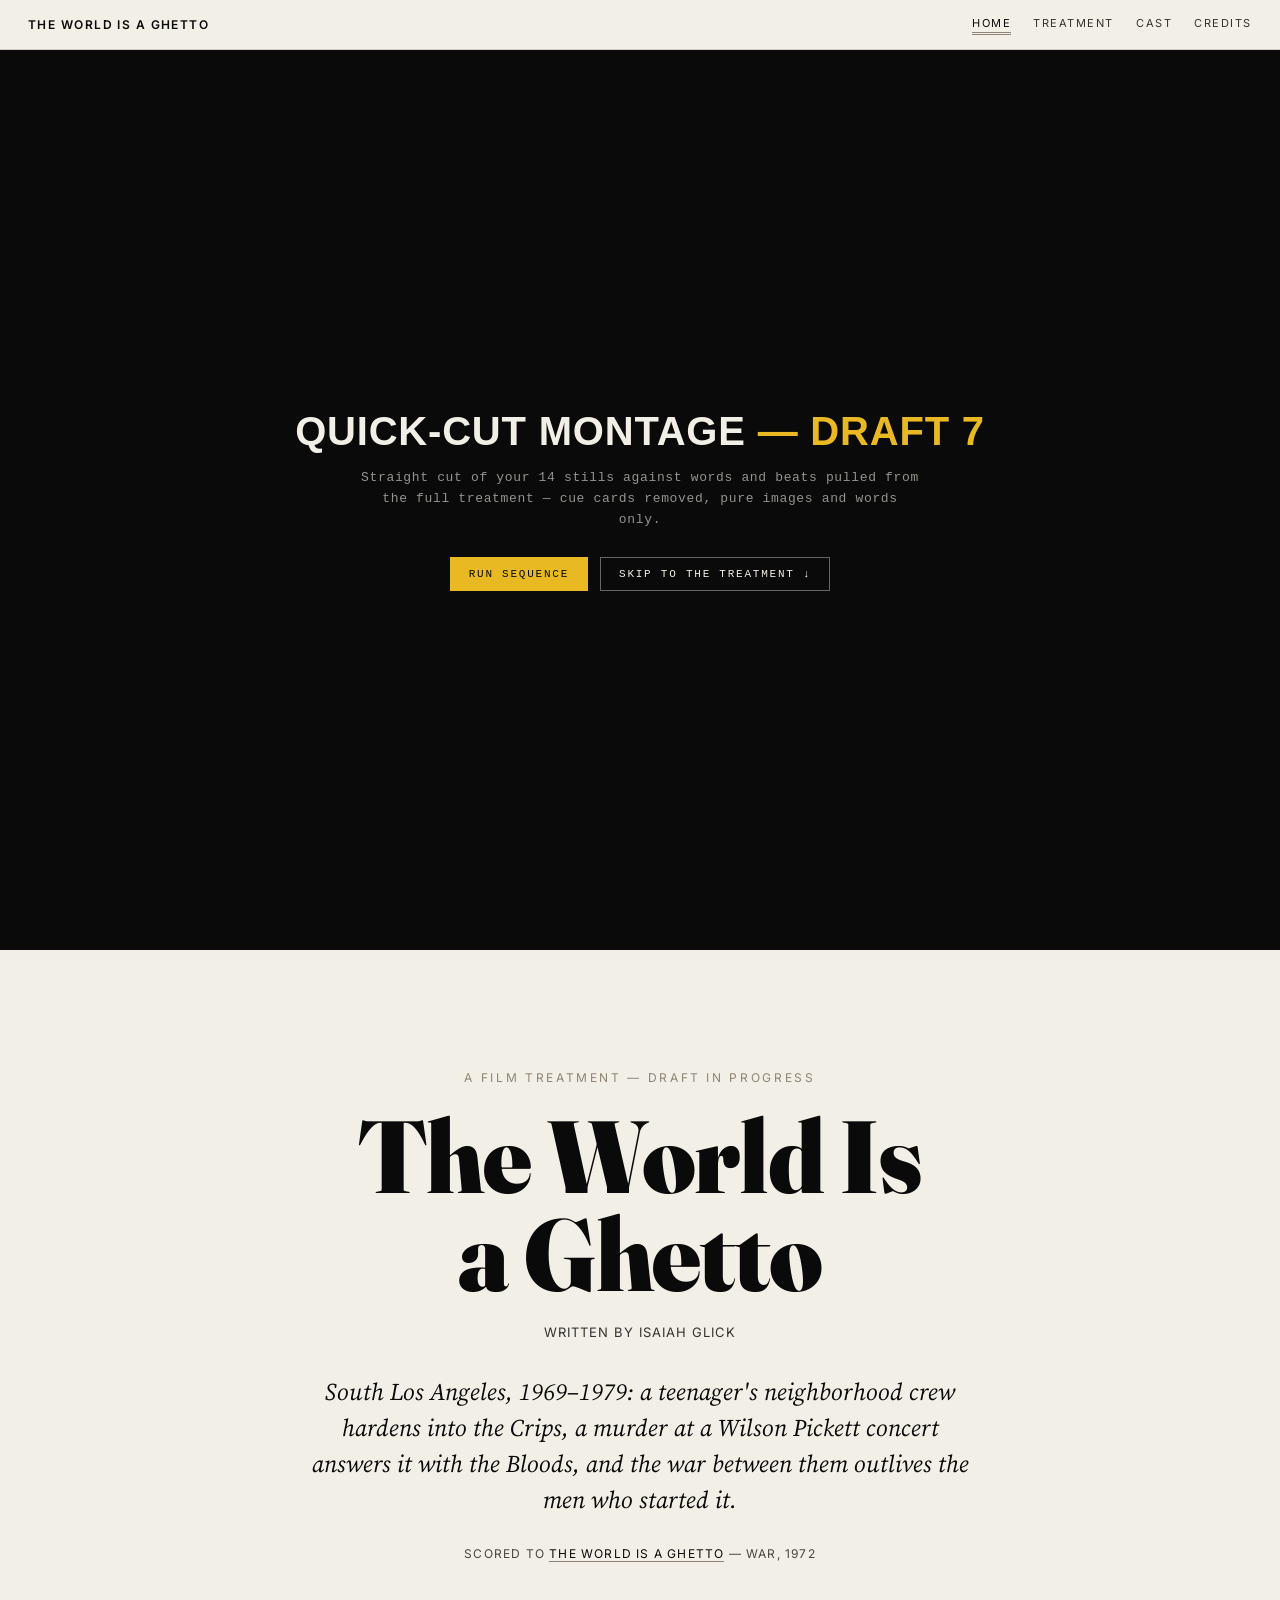
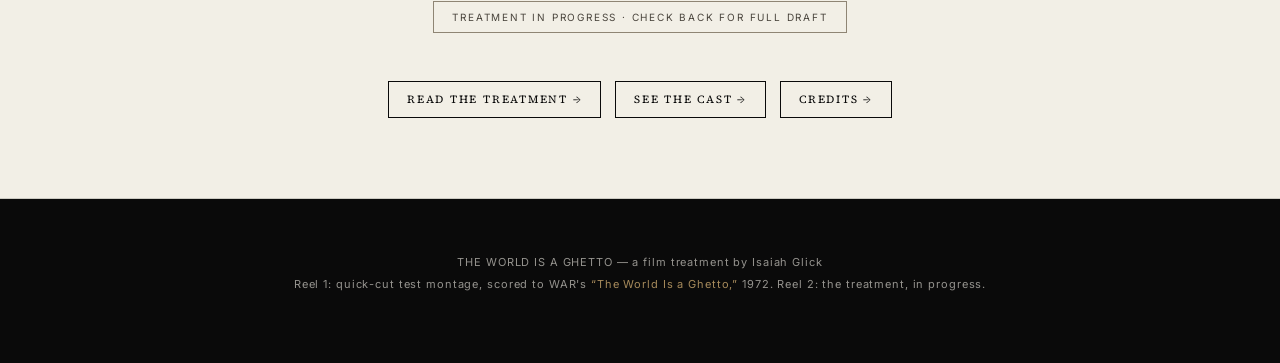
==== the-world-is-a-ghetto-microsite/index.html @ cf47cd18 "Add files via upload" ====
<!DOCTYPE html>
<html lang="en">
<head>
<meta charset="UTF-8">
<meta name="viewport" content="width=device-width, initial-scale=1">
<title>THE WORLD IS A GHETTO — A Film Treatment</title>
<link rel="preconnect" href="https://fonts.googleapis.com">
<link rel="preconnect" href="https://fonts.gstatic.com" crossorigin>
<link href="https://fonts.googleapis.com/css2?family=Fraunces:ital,opsz,wght@0,9..144,300;0,9..144,600;0,9..144,900;1,9..144,500&family=Source+Serif+4:ital,opsz,wght@0,8..60,400;0,8..60,600;1,8..60,400&family=IBM+Plex+Mono:wght@400;500;600&family=Inter:wght@400;500;600;700&display=swap" rel="stylesheet">
<link rel="stylesheet" href="assets/css/style.css">
</head>
<body>

<nav class="sitenav">
  <a href="index.html" class="sitenav-brand">The World Is a Ghetto</a>
  <div class="sitenav-links">
    <a href="index.html" class="current">Home</a>
    <a href="treatment.html">Treatment</a>
    <a href="cast.html">Cast</a>
    <a href="credits.html">Credits</a>
  </div>
</nav>

<script src="assets/js/audio.js"></script>
<script src="https://www.youtube.com/iframe_api"></script>
<div id="yt-audio-frame" style="position:fixed;width:1px;height:1px;opacity:0;pointer-events:none;left:-9999px;top:-9999px;"></div>

<div class="hero-rig">

  <div class="grain"></div>
  <div class="vignette"></div>
  <div class="flash" id="flash"></div>

  <div class="hud">
    <span class="tl"><span class="rec-dot"></span>TEST REEL — DRAFT 7</span>
    <span class="tr counter" id="counter">CUT 00 / 00</span>
    <span class="bl">08MM · MONTAGE MODULE</span>
    <span class="br" id="clock">00:00.0</span>
  </div>
  <div class="progress-track"><div class="progress-fill" id="fill"></div></div>

  <div class="stage" id="stage"></div>

  <div class="intro" id="intro">
    <h1>Quick-Cut Montage <span class="accent">— Draft 7</span></h1>
    <p>Straight cut of your 14 stills against words and beats pulled from the
      full treatment — cue cards removed, pure images and words only.</p>
    <div style="display:flex; gap:12px; flex-wrap:wrap; justify-content:center;">
      <button class="btn primary" id="startBtn">Run Sequence</button>
      <a class="btn" href="treatment.html">Skip to the Treatment ↓</a>
    </div>
  </div>

  <div class="outro" id="outro">
    <h1>End of <span class="accent">Test Reel</span></h1>
    <p>That's draft 7 — your images, your treatment's language, same
      escalating rhythm, no cue cards. Tell me if the word choices or pacing
      need adjusting.</p>
    <div style="display:flex; gap:12px; flex-wrap:wrap; justify-content:center;">
      <button class="btn primary" id="replayBtn">Replay</button>
      <a class="btn" href="treatment.html">Read the Treatment ↓</a>
    </div>
  </div>

  <div class="controls" id="controls" style="display:none;">
    <button class="btn" id="pauseBtn">Pause</button>
    <button class="btn" id="restartBtn">Restart</button>
    <button class="btn" id="scoreBtn">🔊 Score</button>
  </div>

</div>

<section class="masthead">
  <div class="site">
    <p class="eyebrow">A Film Treatment — Draft In Progress</p>
    <h1 class="title">The World Is<br>a Ghetto</h1>
    <p class="byline">Written by Isaiah Glick</p>
    <p class="logline">South Los Angeles, 1969&ndash;1979: a teenager's neighborhood crew hardens into the Crips, a murder at a Wilson Pickett concert answers it with the Bloods, and the war between them outlives the men who started it.</p>
    <p class="score-credit">Scored to <em>The World Is a Ghetto</em> &mdash; WAR, 1972</p>
    <div class="stamp">Treatment in progress &middot; check back for full draft</div>

    <div style="display:flex; gap:14px; flex-wrap:wrap; justify-content:center; margin-top:48px;">
      <a class="btn" style="color:var(--ink); border-color:var(--ink);" href="treatment.html">Read the Treatment &rarr;</a>
      <a class="btn" style="color:var(--ink); border-color:var(--ink);" href="cast.html">See the Cast &rarr;</a>
      <a class="btn" style="color:var(--ink); border-color:var(--ink);" href="credits.html">Credits &rarr;</a>
    </div>
  </div>
</section>

<footer class="colophon">
  <p>THE WORLD IS A GHETTO &mdash; a film treatment by Isaiah Glick</p>
  <p>Reel 1: quick-cut test montage, scored to WAR's <span class="accent">&ldquo;The World Is a Ghetto,&rdquo;</span> 1972. Reel 2: the treatment, in progress.</p>
</footer>

<script src="assets/js/montage.js"></script>

<script src="assets/js/interactions.js"></script>

</body>
</html>
---- the-world-is-a-ghetto-microsite/assets/css/style.css ----
:root{
    --ink:#0a0a0a;
    --paper:#f2efe6;
    --alarm:#c8102e;
    --amber:#e8b923;
    --steel:#3d4a52;
    --stone:#8f8574;
    --charcoal:#4a453d;
    --gold:#a68a5b;
    --grain-op:0.06;
  }
  *{box-sizing:border-box; margin:0; padding:0;}
  html,body{
    background:var(--paper);
    font-family: var(--font-body);
    -webkit-font-smoothing:antialiased;
  }
  .hero-rig{
    position:relative;
    width:100%;
    height:100vh;
    overflow:hidden;
    background:var(--ink);
    font-family: 'Courier New', ui-monospace, monospace;
  }
  /* .hero-rig defined above, replaces old .rig */

  /* ---- HUD ---- */
  .hud{
    position:absolute;
    inset:0;
    z-index:40;
    pointer-events:none;
    font-size:11px;
    letter-spacing:0.14em;
    color:rgba(242,239,230,0.55);
    text-transform:uppercase;
  }
  .hud span{ position:absolute; }
  .hud .tl{ top:18px; left:22px; }
  .hud .tr{ top:18px; right:22px; text-align:right; }
  .hud .bl{ bottom:18px; left:22px; }
  .hud .br{ bottom:18px; right:22px; }
  .hud .counter{ font-variant-numeric: tabular-nums; }
  .rec-dot{
    display:inline-block; width:7px; height:7px; border-radius:50%;
    background:var(--alarm); margin-right:8px;
    animation: blink 1s steps(1) infinite;
    vertical-align:middle;
  }
  @keyframes blink{ 50%{ opacity:0.15; } }

  .progress-track{
    position:absolute;
    left:22px; right:22px; bottom:46px;
    height:2px;
    background:rgba(242,239,230,0.15);
    z-index:40;
  }
  .progress-fill{
    height:100%;
    width:0%;
    background:var(--amber);
  }

  /* ---- cut stage ---- */
  .stage{ position:absolute; inset:0; }
  .cut{
    position:absolute; inset:0;
    display:flex; align-items:center; justify-content:center;
    opacity:0;
    overflow:hidden;
  }
  .cut.active{ opacity:1; }
  .cut .field{
    position:absolute; inset:0;
    background-size:cover;
    background-position:center;
    filter:contrast(1.05) saturate(1.02);
  }
  .cut .word{
    position:relative;
    z-index:5;
    font-family: 'Arial Narrow', 'Helvetica Neue', Arial, sans-serif;
    font-weight:800;
    font-stretch:condensed;
    text-transform:uppercase;
    letter-spacing:0.02em;
    color:var(--paper);
    font-size:clamp(48px, 11vw, 150px);
    line-height:0.9;
    text-align:center;
    text-shadow: 0 2px 24px rgba(0,0,0,0.5);
  }
  .cut .tag{
    position:absolute;
    bottom:4%;
    left:0; right:0;
    text-align:center;
    font-size:12px;
    letter-spacing:0.3em;
    color:rgba(242,239,230,0.7);
    text-transform:uppercase;
  }

  /* ---- closer frame: the moral / summary card ---- */
  .cut.closer-cut .field{ background:var(--paper); }
  .cut.closer-cut .closer-inner{
    position:relative; z-index:5;
    max-width:820px;
    padding:0 40px;
    text-align:center;
  }
  .cut.closer-cut .closer-eyebrow{
    font-family:'Courier New', monospace;
    font-size:11px;
    letter-spacing:0.3em;
    text-transform:uppercase;
    color:var(--alarm);
    margin-bottom:22px;
  }
  .cut.closer-cut .closer-text{
    font-family:Georgia,'Times New Roman',serif;
    font-style:italic;
    font-weight:600;
    color:var(--ink);
    font-size:clamp(24px, 3.6vw, 44px);
    line-height:1.3;
  }
  .cut.closer-cut .tag{ color:rgba(10,10,10,0.45); }

  /* ---- credit frame: closing music credit ---- */
  .cut.credit-cut .field{ background:var(--ink); }
  .cut.credit-cut .credit-inner{
    position:relative; z-index:5;
    text-align:center;
    max-width:640px;
    padding:0 40px;
  }
  .cut.credit-cut .credit-eyebrow{
    font-family:'Courier New', monospace;
    font-size:11px;
    letter-spacing:0.3em;
    text-transform:uppercase;
    color:var(--amber);
    margin-bottom:20px;
  }
  .cut.credit-cut .credit-title{
    font-family:'Arial Narrow', Arial, sans-serif;
    font-weight:800;
    text-transform:uppercase;
    letter-spacing:0.02em;
    color:var(--paper);
    font-size:clamp(20px, 3vw, 30px);
    line-height:1.3;
    margin-bottom:20px;
  }
  .cut.credit-cut .credit-link{
    font-family:'Courier New', monospace;
    font-size:12px;
    letter-spacing:0.1em;
    text-transform:uppercase;
    color:var(--paper);
    border-bottom:1px solid var(--alarm);
    text-decoration:none;
    pointer-events:auto;
  }
  .cut.credit-cut .credit-link:hover{ color:var(--amber); border-color:var(--amber); }
  .cut.credit-cut .credit-continue{
    display:block;
    margin:34px auto 0;
    font-family:'Courier New', monospace;
    font-size:11px;
    letter-spacing:0.16em;
    text-transform:uppercase;
    color:rgba(242,239,230,0.55);
    background:transparent;
    border:1px solid rgba(242,239,230,0.3);
    padding:9px 16px;
    cursor:pointer;
    pointer-events:auto;
    transition: border-color 120ms ease, color 120ms ease;
  }
  .cut.credit-cut .credit-continue:hover{ color:var(--paper); border-color:var(--paper); }

  /* flash frame between cuts */
  .flash{
    position:absolute; inset:0;
    background:var(--paper);
    opacity:0;
    z-index:30;
    pointer-events:none;
  }
  .flash.pop{ animation: flashpop 90ms linear; }
  @keyframes flashpop{
    0%{ opacity:0.9; }
    100%{ opacity:0; }
  }

  /* grain + vignette */
  .grain{
    position:absolute; inset:0;
    z-index:35;
    pointer-events:none;
    opacity: var(--grain-op);
    background-image:url("data:image/svg+xml;utf8,<svg xmlns='http://www.w3.org/2000/svg' width='120' height='120'><filter id='n'><feTurbulence type='fractalNoise' baseFrequency='0.9' numOctaves='2' stitchTiles='stitch'/></filter><rect width='100%25' height='100%25' filter='url(%23n)'/></svg>");
  }
  .vignette{
    position:absolute; inset:0;
    z-index:36;
    pointer-events:none;
    box-shadow: inset 0 0 18vw 4vw rgba(0,0,0,0.65);
  }

  /* ---- controls ---- */
  .controls{
    position:absolute;
    left:0; right:0; bottom:0;
    z-index:50;
    padding:64px 22px 20px;
    display:flex;
    align-items:center;
    justify-content:center;
    gap:14px;
    background:linear-gradient(to top, rgba(0,0,0,0.75), transparent);
  }
  .btn{
    display:inline-block;
    font-family:inherit;
    font-size:11px;
    letter-spacing:0.16em;
    text-transform:uppercase;
    text-decoration:none;
    color:var(--paper);
    background:transparent;
    border:1px solid rgba(242,239,230,0.4);
    padding:10px 18px;
    cursor:pointer;
    transition: border-color 120ms ease, color 120ms ease, background 120ms ease;
  }
  .btn:hover{ border-color:var(--amber); color:var(--amber); }
  .btn.primary{
    border-color:var(--amber);
    color:var(--ink);
    background:var(--amber);
  }
  .btn.primary:hover{
    background:var(--paper);
    border-color:var(--paper);
    color:var(--ink);
  }

  .intro, .outro{
    position:absolute; inset:0;
    z-index:60;
    background:var(--ink);
    display:flex;
    flex-direction:column;
    align-items:center;
    justify-content:center;
    text-align:center;
    padding:32px;
  }
  .outro{ display:none; }
  .intro h1, .outro h1{
    font-family:'Arial Narrow', Arial, sans-serif;
    font-weight:800;
    text-transform:uppercase;
    letter-spacing:0.02em;
    color:var(--paper);
    font-size:clamp(26px, 4.6vw, 40px);
    margin-bottom:14px;
  }
  .intro p, .outro p{
    color:rgba(242,239,230,0.6);
    font-size:13px;
    letter-spacing:0.05em;
    max-width:560px;
    line-height:1.6;
    margin-bottom:26px;
  }
  .accent{ color:var(--amber); }


/* ===== combined design system ===== */


  :root{
    --ink:#0a0a0a;
    --ink-soft:rgba(10,10,10,0.82);
    --paper:#f2efe6;
    --paper-dim:#e8e2d0;
    --alarm:#c8102e;
    --amber:#e8b923;
    --steel:#3d4a52;
    --rule: rgba(10,10,10,0.16);
    --font-display: 'Fraunces', Georgia, serif;
    --font-body: 'Source Serif 4', Georgia, serif;
    --font-mono: 'Inter', 'Helvetica Neue', Arial, sans-serif;
  }

  .site{ max-width:1180px; margin:0 auto; padding:0 32px; }

  /* ---- masthead ---- */
  .masthead{
    background:var(--paper);
    padding:120px 0 80px;
    text-align:center;
    border-bottom:1px solid var(--rule);
  }
  .eyebrow{
    font-family:var(--font-mono);
    font-size:12px;
    letter-spacing:0.22em;
    text-transform:uppercase;
    color:var(--stone);
    margin-bottom:22px;
  }
  .title{
    font-family:var(--font-display);
    font-weight:900;
    font-size:clamp(44px, 8vw, 108px);
    line-height:0.96;
    letter-spacing:-0.01em;
    color:var(--ink);
    margin-bottom:20px;
  }
  .byline{
    font-family:var(--font-mono);
    font-size:13px;
    letter-spacing:0.08em;
    text-transform:uppercase;
    color:var(--ink-soft);
    margin-bottom:34px;
  }
  .logline{
    font-family:var(--font-body);
    font-style:italic;
    font-size:clamp(18px, 2.4vw, 24px);
    line-height:1.5;
    max-width:680px;
    margin:0 auto 28px;
    color:var(--ink);
  }
  .score-credit{
    font-family:var(--font-mono);
    font-size:12px;
    letter-spacing:0.1em;
    text-transform:uppercase;
    color:var(--charcoal);
  }
  .score-credit em{ font-style:normal; color:var(--ink); border-bottom:1px solid var(--stone); }

  .stamp{
    display:inline-block;
    margin-top:40px;
    padding:9px 18px;
    border:1px solid var(--stone);
    color:var(--charcoal);
    font-family:var(--font-mono);
    font-size:10px;
    letter-spacing:0.18em;
    text-transform:uppercase;
  }

  /* ---- score block ---- */
  .score-block{
    background:var(--ink);
    color:var(--paper);
    display:grid;
    grid-template-columns: 1fr 1fr;
    align-items:stretch;
  }
  .score-block .media{
    background-size:cover;
    background-position:center;
    min-height:340px;
  }
  .score-block .copy{
    padding:60px 56px;
    display:flex;
    flex-direction:column;
    justify-content:center;
  }
  .score-block .label{
    font-family:var(--font-mono);
    font-size:11px;
    letter-spacing:0.2em;
    text-transform:uppercase;
    color:var(--gold);
    margin-bottom:18px;
  }
  .score-block blockquote{
    font-family:var(--font-display);
    font-style:italic;
    font-weight:500;
    font-size:clamp(20px, 2.6vw, 30px);
    line-height:1.35;
    color:var(--paper);
    border:none;
  }
  @media (max-width:760px){
    .score-block{ grid-template-columns:1fr; }
    .score-block .media{ min-height:220px; }
    .score-block .copy{ padding:44px 28px; }
  }
  .score-block--text-only{
    grid-template-columns:1fr;
    text-align:center;
  }
  .score-block--text-only .copy{
    padding:90px 32px;
    align-items:center;
  }
  .score-block--text-only blockquote{
    max-width:700px;
  }

  /* ---- cast ---- */
  .cast{
    background:var(--paper);
    padding:80px 0;
    border-bottom:1px solid var(--rule);
  }
  .section-label{
    font-family:var(--font-mono);
    font-size:11px;
    letter-spacing:0.22em;
    text-transform:uppercase;
    color:var(--charcoal);
    margin-bottom:34px;
    padding-bottom:14px;
    border-bottom:1px solid var(--rule);
  }
  .cast-list{ list-style:none; }
  .cast-list li{
    display:flex;
    flex-wrap:wrap;
    justify-content:space-between;
    align-items:baseline;
    gap:8px 24px;
    padding:18px 0;
    border-bottom:1px solid var(--rule);
  }
  .cast-list li:first-child{ padding-top:0; }
  .cast-list .name{
    font-family:var(--font-display);
    font-weight:600;
    font-size:clamp(19px, 2.2vw, 25px);
    color:var(--ink);
  }
  .cast-list .role{
    font-family:var(--font-mono);
    font-size:12px;
    letter-spacing:0.03em;
    color:var(--ink-soft);
    text-align:right;
    flex:1 1 260px;
  }

  /* ---- treatment reel ---- */
  .treatment{
    background:var(--paper);
    position:relative;
  }
  .treatment-head{
    padding:70px 0 10px;
    text-align:center;
  }
  .treatment-head h2{
    font-family:var(--font-display);
    font-weight:900;
    font-size:clamp(30px, 4vw, 46px);
    color:var(--ink);
  }
  .treatment-head p{
    font-family:var(--font-mono);
    font-size:12px;
    letter-spacing:0.14em;
    text-transform:uppercase;
    color:var(--charcoal);
    margin-top:10px;
  }

  .reel-rail{
    position:fixed;
    left:28px;
    top:50%;
    transform:translateY(-50%);
    z-index:5;
    font-family:var(--font-mono);
    font-size:11px;
    letter-spacing:0.14em;
    text-transform:uppercase;
    color:var(--charcoal);
    opacity:0;
    transition:opacity 200ms ease;
    pointer-events:none;
  }
  .reel-rail.visible{ opacity:1; }
  .reel-rail .rail-tag{ color:var(--stone); margin-bottom:8px; }
  .reel-rail .rail-year{
    font-family:var(--font-display);
    font-size:34px;
    font-weight:900;
    color:var(--ink);
    letter-spacing:0;
    margin-top:6px;
  }

  .reel-entry{
    display:flex;
    justify-content:center;
    border-bottom:1px solid var(--rule);
  }
  .reel-copy{
    width:100%;
    max-width:680px;
    padding:72px 32px;
    display:flex;
    flex-direction:column;
    justify-content:center;
  }
  .reel-eyebrow{
    font-family:var(--font-mono);
    font-size:11px;
    letter-spacing:0.18em;
    text-transform:uppercase;
    color:var(--stone);
    margin-bottom:14px;
  }
  .reel-year{
    font-family:var(--font-display);
    font-weight:900;
    font-size:clamp(48px, 6vw, 84px);
    line-height:1;
    color:var(--ink);
    margin-bottom:22px;
  }
  .reel-text{
    font-family:var(--font-body);
    font-size:clamp(17px, 1.7vw, 20px);
    line-height:1.65;
    color:var(--ink-soft);
    max-width:46ch;
  }
  @media (max-width:900px){
    .reel-copy{ padding:44px 28px; }
  }

  /* ---- reel break: film-leader transition into the treatment ---- */
  .reel-break{
    background:var(--ink);
    color:var(--paper);
    padding:90px 32px 100px;
    text-align:center;
  }
  .countdown{ margin:0 auto 30px; width:96px; }
  .reel-break-tag{
    font-family:var(--font-mono);
    font-size:11px;
    letter-spacing:0.22em;
    text-transform:uppercase;
    color:var(--gold);
    margin-bottom:14px;
  }
  .reel-break-title{
    font-family:var(--font-display);
    font-style:italic;
    font-weight:600;
    font-size:clamp(34px, 5vw, 58px);
    margin-bottom:12px;
  }
  .reel-break-sub{
    font-family:var(--font-mono);
    font-size:12px;
    letter-spacing:0.1em;
    text-transform:uppercase;
    color:rgba(242,239,230,0.55);
  }

  /* ---- still frame tags on treatment images ---- */
  .reel-media{ position:relative; }
  .still-tag{
    position:absolute;
    left:16px; bottom:16px;
    font-family:var(--font-mono);
    font-size:10px;
    letter-spacing:0.16em;
    text-transform:uppercase;
    color:var(--paper);
    background:rgba(10,10,10,0.55);
    padding:5px 10px;
  }

  /* ---- drop cap on the first reading paragraph ---- */
  .reel-text::first-letter{
    font-family:var(--font-display);
    font-weight:900;
    font-size:2.6em;
    float:left;
    line-height:0.82;
    padding-right:8px;
    color:var(--stone);
  }

  /* ---- scroll reveal ---- */
  .reel-entry{
    opacity:0;
    transform:translateY(28px);
    transition:opacity 700ms ease, transform 700ms ease;
  }
  .reel-entry.in-view{ opacity:1; transform:translateY(0); }
  @media (prefers-reduced-motion: reduce){
    .reel-entry{ opacity:1; transform:none; transition:none; }
  }

  /* ---- mobile: sticky top rail instead of vanishing ---- */
  @media (max-width:1100px){
    .reel-rail{
      display:flex;
      position:sticky;
      top:0; left:auto; transform:none;
      width:100%;
      justify-content:space-between;
      align-items:center;
      background:var(--paper);
      border-bottom:1px solid var(--rule);
      padding:10px 20px;
      z-index:15;
      opacity:1;
    }
    .reel-rail:not(.visible){ display:none; }
    .reel-rail .rail-year{ font-size:20px; margin-top:0; }
  }

  /* ---- colophon ---- */
  .colophon{
    background:var(--ink);
    color:rgba(242,239,230,0.6);
    padding:56px 0 64px;
    text-align:center;
    font-family:var(--font-mono);
    font-size:11px;
    letter-spacing:0.08em;
  }
  .colophon p{ margin-bottom:8px; }
  .colophon .accent{ color:var(--gold); }

/* ===== site navigation ===== */
.sitenav{
  position:sticky;
  top:0;
  z-index:100;
  display:flex;
  align-items:center;
  justify-content:space-between;
  gap:20px;
  flex-wrap:wrap;
  padding:16px 28px;
  background:var(--paper);
  border-bottom:1px solid var(--rule);
  font-family:var(--font-mono);
}
.sitenav-brand{
  font-size:12px;
  letter-spacing:0.12em;
  text-transform:uppercase;
  color:var(--ink);
  text-decoration:none;
  font-weight:600;
}
.sitenav-links{ display:flex; gap:22px; flex-wrap:wrap; }
.sitenav-links a{
  font-size:11px;
  letter-spacing:0.14em;
  text-transform:uppercase;
  color:var(--ink-soft);
  text-decoration:none;
  padding-bottom:2px;
  border-bottom:1px solid transparent;
  transition:color 120ms ease, border-color 120ms ease;
}
.sitenav-links a:hover{ color:var(--stone); }
.sitenav-links a.current{ color:var(--ink); border-bottom-color:var(--stone); }

/* ===== page-level scaffolding for non-homepage pages ===== */
.page-head{
  padding:100px 0 50px;
  text-align:center;
  border-bottom:1px solid var(--rule);
}
.page-head .eyebrow{ margin-bottom:16px; }
.page-head h1{
  font-family:var(--font-display);
  font-weight:900;
  font-size:clamp(34px, 5.5vw, 62px);
  color:var(--ink);
}

/* ===== credits page ===== */
.credits-song{
  background:var(--ink);
  color:var(--paper);
  text-align:center;
  padding:90px 32px;
}
.credits-song .eyebrow{ color:var(--gold); }
.credits-song h2{
  font-family:var(--font-display);
  font-weight:800;
  text-transform:uppercase;
  letter-spacing:0.02em;
  font-size:clamp(22px, 3.2vw, 34px);
  margin:16px 0 26px;
}
.credits-song a{
  font-family:var(--font-mono);
  font-size:12px;
  letter-spacing:0.1em;
  text-transform:uppercase;
  color:var(--paper);
  border-bottom:1px solid var(--stone);
  text-decoration:none;
}
.credits-song a:hover{ color:var(--gold); border-color:var(--gold); }

.production-notes{
  max-width:720px;
  margin:0 auto;
  padding:80px 32px;
}
.production-notes h3{
  font-family:var(--font-display);
  font-weight:600;
  font-size:22px;
  margin-bottom:16px;
  color:var(--ink);
}
.production-notes p{
  font-family:var(--font-body);
  font-size:17px;
  line-height:1.7;
  color:var(--ink-soft);
  margin-bottom:22px;
}

/* ===== JS-driven rollover interactions ===== */
.cursor-dot{
  position:fixed;
  top:0; left:0;
  width:8px; height:8px;
  border-radius:50%;
  background:var(--charcoal);
  pointer-events:none;
  z-index:9999;
  transform:translate(-50%,-50%);
  transition:width 180ms ease, height 180ms ease, border-color 180ms ease,
             background 180ms ease, opacity 180ms ease;
  opacity:0;
}
.cursor-dot.active{ opacity:1; }
.cursor-dot.hover{
  width:36px; height:36px;
  background:transparent;
  border:1px solid var(--stone);
}

.sitenav-links a{ position:relative; }
.sitenav-links a::after{
  content:'';
  position:absolute;
  left:0; right:100%;
  bottom:-3px;
  height:1px;
  background:var(--stone);
  transition:right 240ms ease;
}
.sitenav-links a.js-hover::after,
.sitenav-links a.current::after{ right:0; }

.cast-list li{
  transition:background 220ms ease, padding-left 220ms ease;
}
.cast-list li.js-hover{
  background:rgba(143,133,116,0.08);
  padding-left:14px;
}

.btn.js-hover{
  transform:translateY(-2px);
  box-shadow:0 8px 20px rgba(20,18,15,0.14);
}

.reel-entry{ transition:background 260ms ease; }
.reel-entry .reel-eyebrow{ transition:letter-spacing 220ms ease, color 220ms ease; }
.reel-entry.js-hover .reel-eyebrow{ letter-spacing:0.26em; color:var(--charcoal); }

.credits-song a.js-hover,
.score-credit em{ transition:color 180ms ease; }
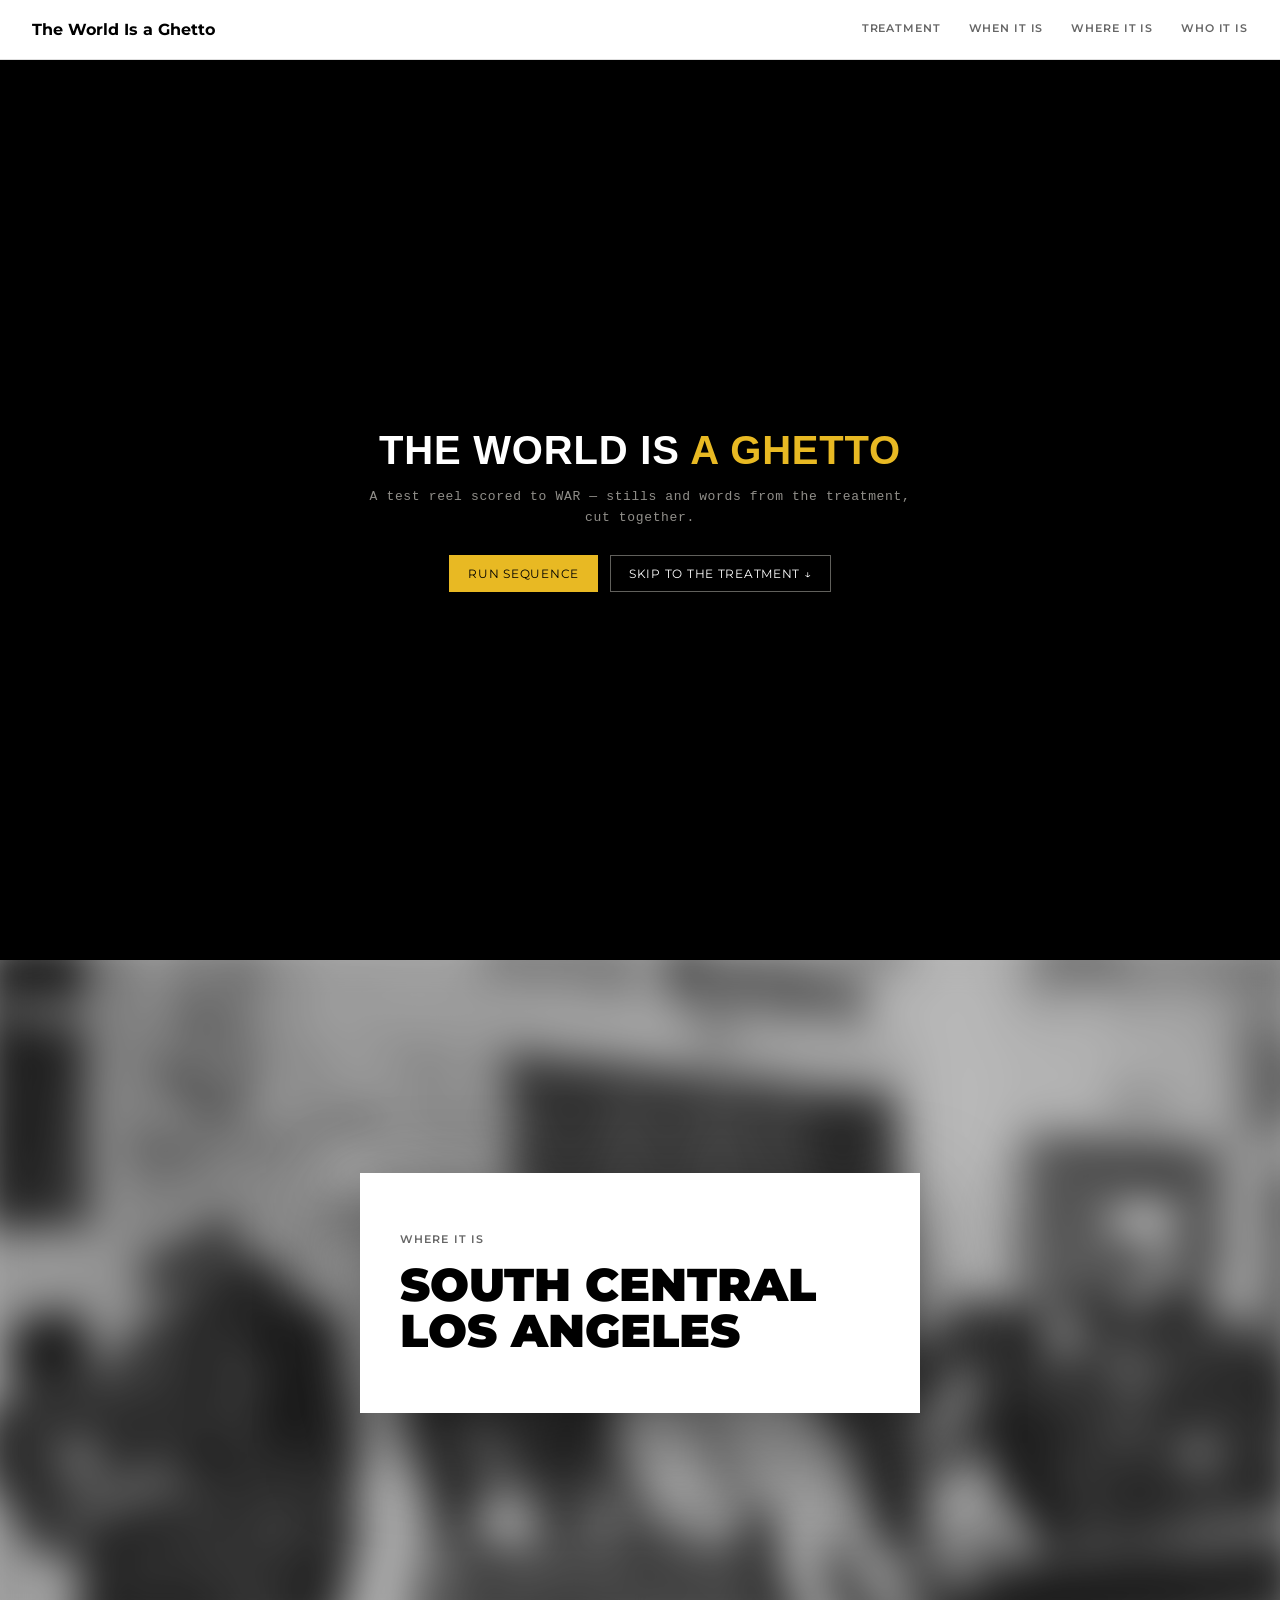
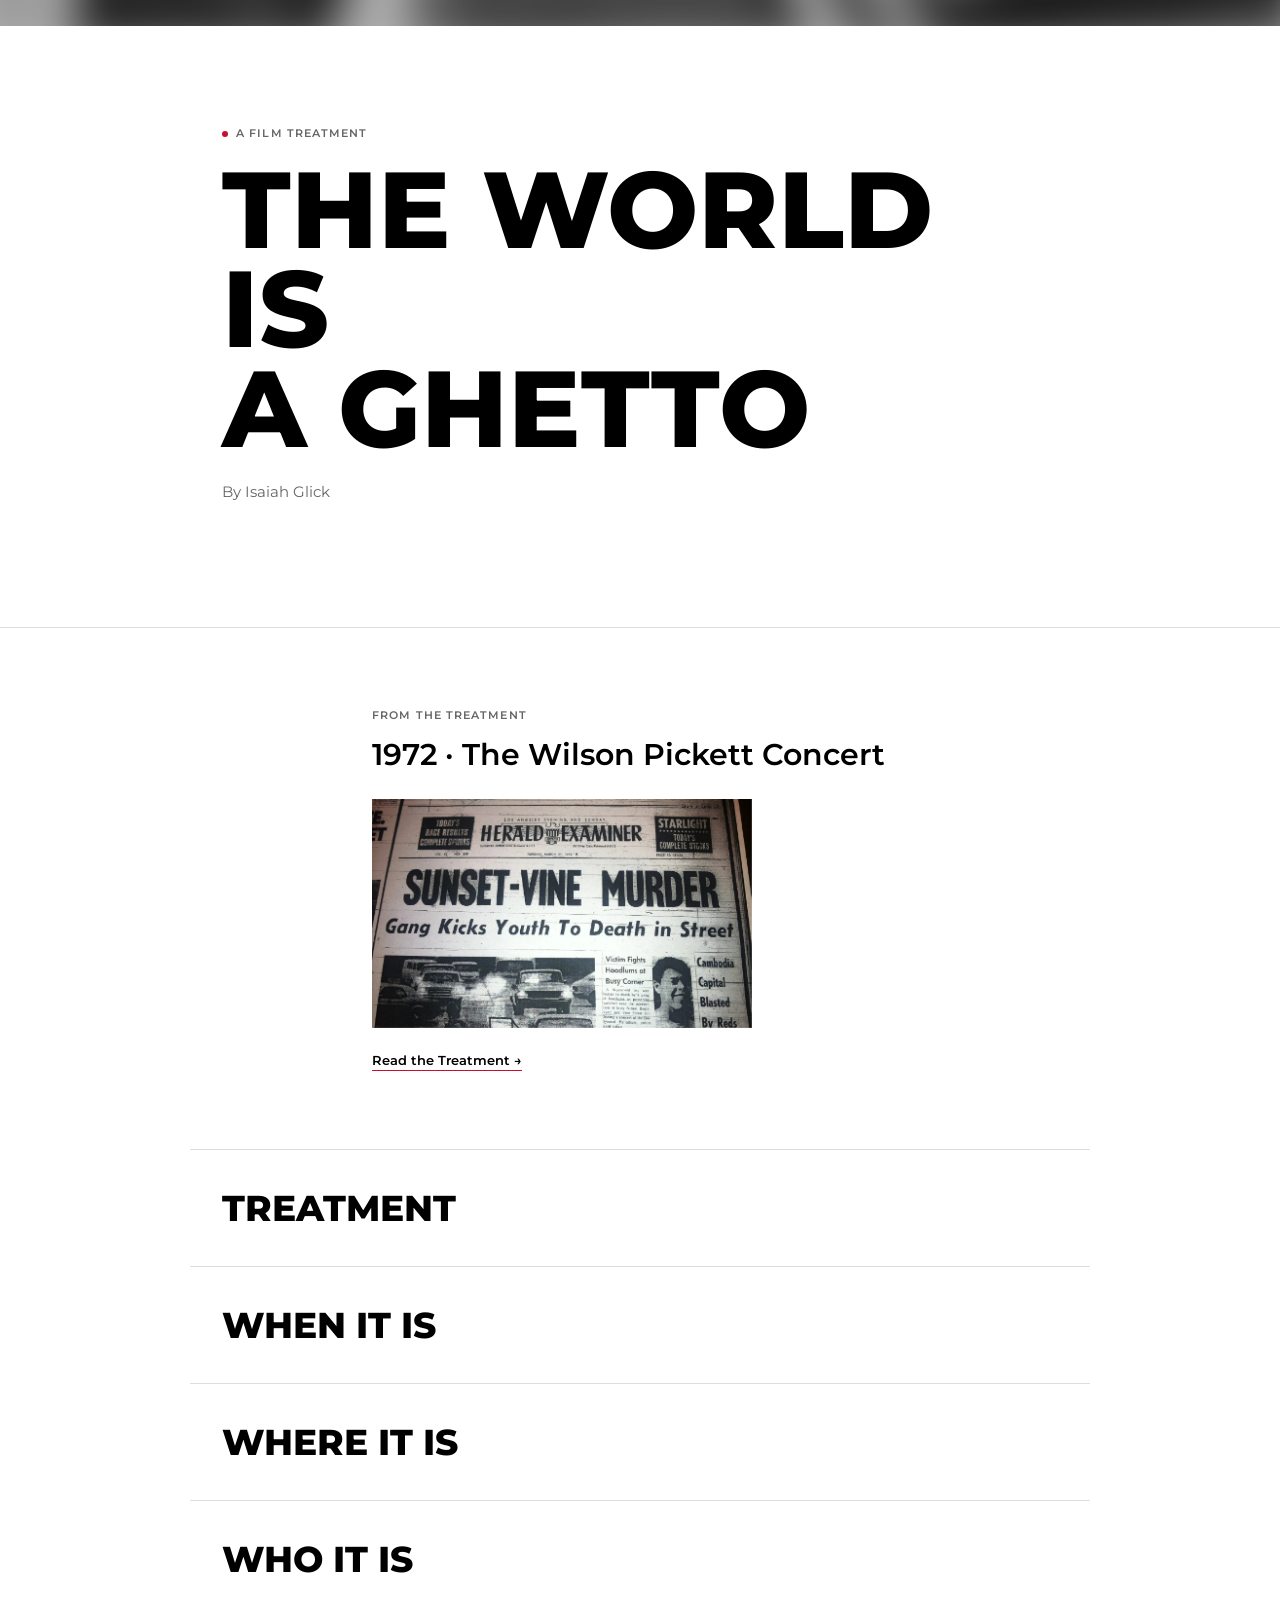
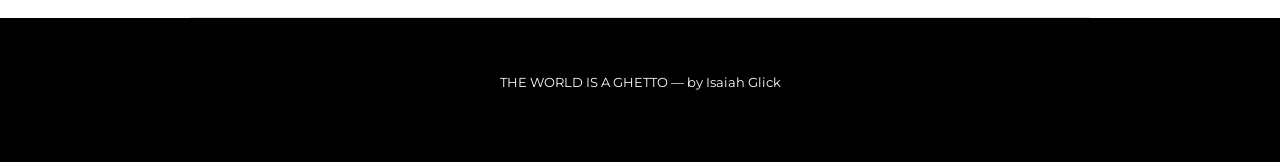
==== commit 418ffa8a: "Add files via upload" ====
--- a/the-world-is-a-ghetto-microsite/index.html
+++ b/the-world-is-a-ghetto-microsite/index.html
@@ -3,25 +3,31 @@
 <head>
 <meta charset="UTF-8">
 <meta name="viewport" content="width=device-width, initial-scale=1">
-<title>THE WORLD IS A GHETTO — A Film Treatment</title>
+<title>THE WORLD IS A GHETTO — By Isaiah Glick</title>
 <link rel="preconnect" href="https://fonts.googleapis.com">
 <link rel="preconnect" href="https://fonts.gstatic.com" crossorigin>
-<link href="https://fonts.googleapis.com/css2?family=Fraunces:ital,opsz,wght@0,9..144,300;0,9..144,600;0,9..144,900;1,9..144,500&family=Source+Serif+4:ital,opsz,wght@0,8..60,400;0,8..60,600;1,8..60,400&family=IBM+Plex+Mono:wght@400;500;600&family=Inter:wght@400;500;600;700&display=swap" rel="stylesheet">
-<link rel="stylesheet" href="assets/css/style.css">
+<link href="https://fonts.googleapis.com/css2?family=Montserrat:wght@400;500;600;700;800;900&family=Newsreader:ital,wght@0,400;0,500;1,400;1,500&display=swap" rel="stylesheet">
+<link rel="icon" type="image/png" sizes="32x32" href="assets/icons/favicon-32.png">
+<link rel="icon" type="image/png" sizes="16x16" href="assets/icons/favicon-16.png">
+<link rel="apple-touch-icon" href="assets/icons/favicon-180.png">
+<meta property="og:title" content="The World Is a Ghetto">
+<meta property="og:description" content="A film treatment by Isaiah Glick.">
+<meta property="og:type" content="website">
+<link rel="stylesheet" href="assets/css/style.css?v=22">
 </head>
 <body>
 
 <nav class="sitenav">
   <a href="index.html" class="sitenav-brand">The World Is a Ghetto</a>
   <div class="sitenav-links">
-    <a href="index.html" class="current">Home</a>
     <a href="treatment.html">Treatment</a>
-    <a href="cast.html">Cast</a>
-    <a href="credits.html">Credits</a>
+    <a href="when.html">When It Is</a>
+    <a href="where.html">Where It Is</a>
+    <a href="who.html">Who It Is</a>
   </div>
 </nav>
 
-<script src="assets/js/audio.js"></script>
+<script src="assets/js/audio.js?v=22"></script>
 <script src="https://www.youtube.com/iframe_api"></script>
 <div id="yt-audio-frame" style="position:fixed;width:1px;height:1px;opacity:0;pointer-events:none;left:-9999px;top:-9999px;"></div>
 
@@ -32,9 +38,9 @@
   <div class="flash" id="flash"></div>
 
   <div class="hud">
-    <span class="tl"><span class="rec-dot"></span>TEST REEL — DRAFT 7</span>
+    <span class="tl"><span class="rec-dot"></span>REEL ONE &mdash; TEST CUT</span>
     <span class="tr counter" id="counter">CUT 00 / 00</span>
-    <span class="bl">08MM · MONTAGE MODULE</span>
+    <span class="bl">08MM &middot; MONTAGE MODULE</span>
     <span class="br" id="clock">00:00.0</span>
   </div>
   <div class="progress-track"><div class="progress-fill" id="fill"></div></div>
@@ -42,9 +48,9 @@
   <div class="stage" id="stage"></div>
 
   <div class="intro" id="intro">
-    <h1>Quick-Cut Montage <span class="accent">— Draft 7</span></h1>
-    <p>Straight cut of your 14 stills against words and beats pulled from the
-      full treatment — cue cards removed, pure images and words only.</p>
+    <h1>The World Is <span class="accent">a Ghetto</span></h1>
+    <p>A test reel scored to WAR &mdash; stills and words from the
+      treatment, cut together.</p>
     <div style="display:flex; gap:12px; flex-wrap:wrap; justify-content:center;">
       <button class="btn primary" id="startBtn">Run Sequence</button>
       <a class="btn" href="treatment.html">Skip to the Treatment ↓</a>
@@ -52,10 +58,9 @@
   </div>
 
   <div class="outro" id="outro">
-    <h1>End of <span class="accent">Test Reel</span></h1>
-    <p>That's draft 7 — your images, your treatment's language, same
-      escalating rhythm, no cue cards. Tell me if the word choices or pacing
-      need adjusting.</p>
+    <h1>End of the <span class="accent">Reel</span></h1>
+    <p>Scored to WAR&rsquo;s &ldquo;The World Is a Ghetto,&rdquo; 1972.
+      Read the full treatment below.</p>
     <div style="display:flex; gap:12px; flex-wrap:wrap; justify-content:center;">
       <button class="btn primary" id="replayBtn">Replay</button>
       <a class="btn" href="treatment.html">Read the Treatment ↓</a>
@@ -70,31 +75,57 @@
 
 </div>
 
-<section class="masthead">
-  <div class="site">
-    <p class="eyebrow">A Film Treatment — Draft In Progress</p>
-    <h1 class="title">The World Is<br>a Ghetto</h1>
-    <p class="byline">Written by Isaiah Glick</p>
-    <p class="logline">South Los Angeles, 1969&ndash;1979: a teenager's neighborhood crew hardens into the Crips, a murder at a Wilson Pickett concert answers it with the Bloods, and the war between them outlives the men who started it.</p>
-    <p class="score-credit">Scored to <em>The World Is a Ghetto</em> &mdash; WAR, 1972</p>
-    <div class="stamp">Treatment in progress &middot; check back for full draft</div>
 
-    <div style="display:flex; gap:14px; flex-wrap:wrap; justify-content:center; margin-top:48px;">
-      <a class="btn" style="color:var(--ink); border-color:var(--ink);" href="treatment.html">Read the Treatment &rarr;</a>
-      <a class="btn" style="color:var(--ink); border-color:var(--ink);" href="cast.html">See the Cast &rarr;</a>
-      <a class="btn" style="color:var(--ink); border-color:var(--ink);" href="credits.html">Credits &rarr;</a>
+<section class="moodboard-hero">
+  <div class="mh-bg" style="background-image:url('assets/images/01-police-beating.jpg');"></div>
+  <div class="mh-scrim"></div>
+  <div class="mh-card">
+    <div class="mh-page active">
+      <p class="mh-label">Where It Is</p>
+      <p class="mh-content">South Central<br>Los Angeles</p>
+    </div>
+    <div class="mh-page">
+      <p class="mh-label">When It Is</p>
+      <p class="mh-content">1969&ndash;1979</p>
+    </div>
+    <div class="mh-page">
+      <p class="mh-label">The Score</p>
+      <p class="mh-content">WAR &mdash; 1972</p>
     </div>
   </div>
 </section>
 
+<section class="masthead">
+  <div class="site">
+    <p class="eyebrow"><span class="rec-dot-mini"></span>A film treatment</p>
+    <h1 class="title">The World Is<br>a Ghetto</h1>
+    <p class="byline">By Isaiah Glick</p>
+  </div>
+</section>
+
+<div class="preview-card reveal">
+  <p class="preview-label">From the Treatment</p>
+  <p class="preview-line">1972 &middot; The Wilson Pickett Concert</p>
+  <img src="assets/images/20-sunset-vine-murder.jpg" alt="Newspaper clipping documenting the murder that catalyzed the Bloods">
+  <a class="preview-link" href="treatment.html">Read the Treatment &rarr;</a>
+</div>
+
+<nav class="index-list">
+  <a href="treatment.html" class="index-row"><span class="index-label">Treatment</span><span class="index-arrow">&rarr;</span></a>
+  <a href="when.html" class="index-row"><span class="index-label">When It Is</span><span class="index-arrow">&rarr;</span></a>
+  <a href="where.html" class="index-row"><span class="index-label">Where It Is</span><span class="index-arrow">&rarr;</span></a>
+  <a href="who.html" class="index-row"><span class="index-label">Who It Is</span><span class="index-arrow">&rarr;</span></a>
+</nav>
+
 <footer class="colophon">
-  <p>THE WORLD IS A GHETTO &mdash; a film treatment by Isaiah Glick</p>
-  <p>Reel 1: quick-cut test montage, scored to WAR's <span class="accent">&ldquo;The World Is a Ghetto,&rdquo;</span> 1972. Reel 2: the treatment, in progress.</p>
+  <p>THE WORLD IS A GHETTO &mdash; by Isaiah Glick</p>
 </footer>
 
-<script src="assets/js/montage.js"></script>
-
-<script src="assets/js/interactions.js"></script>
+<script src="assets/js/montage.js?v=22"></script>
+<script src="assets/js/scroll-effects.js?v=22"></script>
+<script src="assets/js/scroll-blur.js?v=22"></script>
+<script src="assets/js/hero-carousel.js?v=22"></script>
+<script src="assets/js/interactions.js?v=22"></script>
 
 </body>
 </html>
--- a/the-world-is-a-ghetto-microsite/assets/css/style.css
+++ b/the-world-is-a-ghetto-microsite/assets/css/style.css
@@ -1,19 +1,21 @@
 
   :root{
-    --ink:#0a0a0a;
-    --paper:#f2efe6;
-    --alarm:#c8102e;
+    --ink:#000000;
+    --paper:#ffffff;
+    --ink-soft:rgba(0,0,0,0.7);
+    --grey:#666666;
+    --rule:rgba(0,0,0,0.13);
+    --accent:#c8102e;
     --amber:#e8b923;
-    --steel:#3d4a52;
-    --stone:#8f8574;
-    --charcoal:#4a453d;
-    --gold:#a68a5b;
     --grain-op:0.06;
+    --font-sans: 'Montserrat', -apple-system, 'Helvetica Neue', Arial, sans-serif;
+    --font-display: 'Montserrat', -apple-system, 'Helvetica Neue', Arial, sans-serif;
+    --font-serif: 'Newsreader', Georgia, 'Times New Roman', serif;
   }
   *{box-sizing:border-box; margin:0; padding:0;}
   html,body{
     background:var(--paper);
-    font-family: var(--font-body);
+    font-family: var(--font-sans);
     -webkit-font-smoothing:antialiased;
   }
   .hero-rig{
@@ -45,7 +47,7 @@
   .hud .counter{ font-variant-numeric: tabular-nums; }
   .rec-dot{
     display:inline-block; width:7px; height:7px; border-radius:50%;
-    background:var(--alarm); margin-right:8px;
+    background:var(--accent); margin-right:8px;
     animation: blink 1s steps(1) infinite;
     vertical-align:middle;
   }
@@ -75,7 +77,9 @@
   .cut.active{ opacity:1; }
   .cut .field{
     position:absolute; inset:0;
-    background-size:cover;
+    background-color:var(--ink);
+    background-size:contain;
+    background-repeat:no-repeat;
     background-position:center;
     filter:contrast(1.05) saturate(1.02);
   }
@@ -117,7 +121,7 @@
     font-size:11px;
     letter-spacing:0.3em;
     text-transform:uppercase;
-    color:var(--alarm);
+    color:var(--accent);
     margin-bottom:22px;
   }
   .cut.closer-cut .closer-text{
@@ -162,7 +166,7 @@
     letter-spacing:0.1em;
     text-transform:uppercase;
     color:var(--paper);
-    border-bottom:1px solid var(--alarm);
+    border-bottom:1px solid var(--accent);
     text-decoration:none;
     pointer-events:auto;
   }
@@ -282,373 +286,29 @@
   }
   .accent{ color:var(--amber); }
 
-
 /* ===== combined design system ===== */
 
-
-  :root{
-    --ink:#0a0a0a;
-    --ink-soft:rgba(10,10,10,0.82);
-    --paper:#f2efe6;
-    --paper-dim:#e8e2d0;
-    --alarm:#c8102e;
-    --amber:#e8b923;
-    --steel:#3d4a52;
-    --rule: rgba(10,10,10,0.16);
-    --font-display: 'Fraunces', Georgia, serif;
-    --font-body: 'Source Serif 4', Georgia, serif;
-    --font-mono: 'Inter', 'Helvetica Neue', Arial, sans-serif;
-  }
-
-  .site{ max-width:1180px; margin:0 auto; padding:0 32px; }
-
-  /* ---- masthead ---- */
-  .masthead{
-    background:var(--paper);
-    padding:120px 0 80px;
-    text-align:center;
-    border-bottom:1px solid var(--rule);
-  }
-  .eyebrow{
-    font-family:var(--font-mono);
-    font-size:12px;
-    letter-spacing:0.22em;
-    text-transform:uppercase;
-    color:var(--stone);
-    margin-bottom:22px;
-  }
-  .title{
-    font-family:var(--font-display);
-    font-weight:900;
-    font-size:clamp(44px, 8vw, 108px);
-    line-height:0.96;
-    letter-spacing:-0.01em;
-    color:var(--ink);
-    margin-bottom:20px;
-  }
-  .byline{
-    font-family:var(--font-mono);
-    font-size:13px;
-    letter-spacing:0.08em;
-    text-transform:uppercase;
-    color:var(--ink-soft);
-    margin-bottom:34px;
-  }
-  .logline{
-    font-family:var(--font-body);
-    font-style:italic;
-    font-size:clamp(18px, 2.4vw, 24px);
-    line-height:1.5;
-    max-width:680px;
-    margin:0 auto 28px;
-    color:var(--ink);
-  }
-  .score-credit{
-    font-family:var(--font-mono);
-    font-size:12px;
-    letter-spacing:0.1em;
-    text-transform:uppercase;
-    color:var(--charcoal);
-  }
-  .score-credit em{ font-style:normal; color:var(--ink); border-bottom:1px solid var(--stone); }
-
-  .stamp{
-    display:inline-block;
-    margin-top:40px;
-    padding:9px 18px;
-    border:1px solid var(--stone);
-    color:var(--charcoal);
-    font-family:var(--font-mono);
-    font-size:10px;
-    letter-spacing:0.18em;
-    text-transform:uppercase;
-  }
-
-  /* ---- score block ---- */
-  .score-block{
-    background:var(--ink);
-    color:var(--paper);
-    display:grid;
-    grid-template-columns: 1fr 1fr;
-    align-items:stretch;
-  }
-  .score-block .media{
-    background-size:cover;
-    background-position:center;
-    min-height:340px;
-  }
-  .score-block .copy{
-    padding:60px 56px;
-    display:flex;
-    flex-direction:column;
-    justify-content:center;
-  }
-  .score-block .label{
-    font-family:var(--font-mono);
-    font-size:11px;
-    letter-spacing:0.2em;
-    text-transform:uppercase;
-    color:var(--gold);
-    margin-bottom:18px;
-  }
-  .score-block blockquote{
-    font-family:var(--font-display);
-    font-style:italic;
-    font-weight:500;
-    font-size:clamp(20px, 2.6vw, 30px);
-    line-height:1.35;
-    color:var(--paper);
-    border:none;
-  }
-  @media (max-width:760px){
-    .score-block{ grid-template-columns:1fr; }
-    .score-block .media{ min-height:220px; }
-    .score-block .copy{ padding:44px 28px; }
-  }
-  .score-block--text-only{
-    grid-template-columns:1fr;
-    text-align:center;
-  }
-  .score-block--text-only .copy{
-    padding:90px 32px;
-    align-items:center;
-  }
-  .score-block--text-only blockquote{
-    max-width:700px;
-  }
-
-  /* ---- cast ---- */
-  .cast{
-    background:var(--paper);
-    padding:80px 0;
-    border-bottom:1px solid var(--rule);
-  }
-  .section-label{
-    font-family:var(--font-mono);
-    font-size:11px;
-    letter-spacing:0.22em;
-    text-transform:uppercase;
-    color:var(--charcoal);
-    margin-bottom:34px;
-    padding-bottom:14px;
-    border-bottom:1px solid var(--rule);
-  }
-  .cast-list{ list-style:none; }
-  .cast-list li{
-    display:flex;
-    flex-wrap:wrap;
-    justify-content:space-between;
-    align-items:baseline;
-    gap:8px 24px;
-    padding:18px 0;
-    border-bottom:1px solid var(--rule);
-  }
-  .cast-list li:first-child{ padding-top:0; }
-  .cast-list .name{
-    font-family:var(--font-display);
-    font-weight:600;
-    font-size:clamp(19px, 2.2vw, 25px);
-    color:var(--ink);
-  }
-  .cast-list .role{
-    font-family:var(--font-mono);
-    font-size:12px;
-    letter-spacing:0.03em;
-    color:var(--ink-soft);
-    text-align:right;
-    flex:1 1 260px;
-  }
-
-  /* ---- treatment reel ---- */
-  .treatment{
-    background:var(--paper);
-    position:relative;
-  }
-  .treatment-head{
-    padding:70px 0 10px;
-    text-align:center;
-  }
-  .treatment-head h2{
-    font-family:var(--font-display);
-    font-weight:900;
-    font-size:clamp(30px, 4vw, 46px);
-    color:var(--ink);
-  }
-  .treatment-head p{
-    font-family:var(--font-mono);
-    font-size:12px;
-    letter-spacing:0.14em;
-    text-transform:uppercase;
-    color:var(--charcoal);
-    margin-top:10px;
-  }
-
-  .reel-rail{
-    position:fixed;
-    left:28px;
-    top:50%;
-    transform:translateY(-50%);
-    z-index:5;
-    font-family:var(--font-mono);
-    font-size:11px;
-    letter-spacing:0.14em;
-    text-transform:uppercase;
-    color:var(--charcoal);
-    opacity:0;
-    transition:opacity 200ms ease;
-    pointer-events:none;
-  }
-  .reel-rail.visible{ opacity:1; }
-  .reel-rail .rail-tag{ color:var(--stone); margin-bottom:8px; }
-  .reel-rail .rail-year{
-    font-family:var(--font-display);
-    font-size:34px;
-    font-weight:900;
-    color:var(--ink);
-    letter-spacing:0;
-    margin-top:6px;
-  }
-
-  .reel-entry{
-    display:flex;
-    justify-content:center;
-    border-bottom:1px solid var(--rule);
-  }
-  .reel-copy{
-    width:100%;
-    max-width:680px;
-    padding:72px 32px;
-    display:flex;
-    flex-direction:column;
-    justify-content:center;
-  }
-  .reel-eyebrow{
-    font-family:var(--font-mono);
-    font-size:11px;
-    letter-spacing:0.18em;
-    text-transform:uppercase;
-    color:var(--stone);
-    margin-bottom:14px;
-  }
-  .reel-year{
-    font-family:var(--font-display);
-    font-weight:900;
-    font-size:clamp(48px, 6vw, 84px);
-    line-height:1;
-    color:var(--ink);
-    margin-bottom:22px;
-  }
-  .reel-text{
-    font-family:var(--font-body);
-    font-size:clamp(17px, 1.7vw, 20px);
-    line-height:1.65;
-    color:var(--ink-soft);
-    max-width:46ch;
-  }
-  @media (max-width:900px){
-    .reel-copy{ padding:44px 28px; }
-  }
-
-  /* ---- reel break: film-leader transition into the treatment ---- */
-  .reel-break{
-    background:var(--ink);
-    color:var(--paper);
-    padding:90px 32px 100px;
-    text-align:center;
-  }
-  .countdown{ margin:0 auto 30px; width:96px; }
-  .reel-break-tag{
-    font-family:var(--font-mono);
-    font-size:11px;
-    letter-spacing:0.22em;
-    text-transform:uppercase;
-    color:var(--gold);
-    margin-bottom:14px;
-  }
-  .reel-break-title{
-    font-family:var(--font-display);
-    font-style:italic;
-    font-weight:600;
-    font-size:clamp(34px, 5vw, 58px);
-    margin-bottom:12px;
-  }
-  .reel-break-sub{
-    font-family:var(--font-mono);
-    font-size:12px;
-    letter-spacing:0.1em;
-    text-transform:uppercase;
-    color:rgba(242,239,230,0.55);
-  }
-
-  /* ---- still frame tags on treatment images ---- */
-  .reel-media{ position:relative; }
-  .still-tag{
-    position:absolute;
-    left:16px; bottom:16px;
-    font-family:var(--font-mono);
-    font-size:10px;
-    letter-spacing:0.16em;
-    text-transform:uppercase;
-    color:var(--paper);
-    background:rgba(10,10,10,0.55);
-    padding:5px 10px;
-  }
-
-  /* ---- drop cap on the first reading paragraph ---- */
-  .reel-text::first-letter{
-    font-family:var(--font-display);
-    font-weight:900;
-    font-size:2.6em;
-    float:left;
-    line-height:0.82;
-    padding-right:8px;
-    color:var(--stone);
-  }
-
-  /* ---- scroll reveal ---- */
-  .reel-entry{
-    opacity:0;
-    transform:translateY(28px);
-    transition:opacity 700ms ease, transform 700ms ease;
-  }
-  .reel-entry.in-view{ opacity:1; transform:translateY(0); }
-  @media (prefers-reduced-motion: reduce){
-    .reel-entry{ opacity:1; transform:none; transition:none; }
-  }
-
-  /* ---- mobile: sticky top rail instead of vanishing ---- */
-  @media (max-width:1100px){
-    .reel-rail{
-      display:flex;
-      position:sticky;
-      top:0; left:auto; transform:none;
-      width:100%;
-      justify-content:space-between;
-      align-items:center;
-      background:var(--paper);
-      border-bottom:1px solid var(--rule);
-      padding:10px 20px;
-      z-index:15;
-      opacity:1;
-    }
-    .reel-rail:not(.visible){ display:none; }
-    .reel-rail .rail-year{ font-size:20px; margin-top:0; }
-  }
-
-  /* ---- colophon ---- */
-  .colophon{
-    background:var(--ink);
-    color:rgba(242,239,230,0.6);
-    padding:56px 0 64px;
-    text-align:center;
-    font-family:var(--font-mono);
-    font-size:11px;
-    letter-spacing:0.08em;
-  }
-  .colophon p{ margin-bottom:8px; }
-  .colophon .accent{ color:var(--gold); }
-
-/* ===== site navigation ===== */
+body{
+  background:var(--paper);
+  color:var(--ink);
+  font-family:var(--font-sans);
+  -webkit-font-smoothing:antialiased;
+}
+
+.site{ max-width:900px; margin:0 auto; padding:0 32px; }
+
+/* ---- scroll progress ---- */
+.scroll-progress{
+  position:fixed;
+  top:0; left:0;
+  height:3px;
+  width:0%;
+  background:var(--accent);
+  z-index:200;
+  transition:width 80ms linear;
+}
+
+/* ---- nav: plain text, no tracked uppercase ---- */
 .sitenav{
   position:sticky;
   top:0;
@@ -656,103 +316,309 @@
   display:flex;
   align-items:center;
   justify-content:space-between;
-  gap:20px;
+  gap:24px;
   flex-wrap:wrap;
-  padding:16px 28px;
+  padding:20px 32px;
   background:var(--paper);
   border-bottom:1px solid var(--rule);
-  font-family:var(--font-mono);
 }
 .sitenav-brand{
+  font-family:var(--font-display);
+  font-weight:700;
+  font-size:16px;
+  color:var(--ink);
+  text-decoration:none;
+  transition:color 160ms ease;
+}
+.sitenav-brand.js-hover{ color:var(--accent); }
+.sitenav-links{ display:flex; gap:28px; flex-wrap:wrap; }
+@media (max-width:640px){
+  .sitenav{
+    flex-direction:column;
+    align-items:flex-start;
+    gap:12px;
+    padding:18px 20px;
+  }
+  .sitenav-links{ gap:16px 22px; }
+  .page-head{ padding:56px 20px 36px; }
+  .masthead{ padding:64px 20px 56px; }
+}
+.sitenav-links a{
+  position:relative;
+  font-size:11px;
+  font-weight:600;
+  text-transform:uppercase;
+  letter-spacing:0.08em;
+  color:var(--grey);
+  text-decoration:none;
+  padding-bottom:3px;
+}
+.sitenav-links a::after{
+  content:'';
+  position:absolute;
+  left:0; right:100%;
+  bottom:-4px;
+  height:2px;
+  background:var(--accent);
+  transition:right 240ms ease;
+}
+.sitenav-links a.js-hover{ color:var(--ink); }
+.sitenav-links a.js-hover::after,
+.sitenav-links a.current::after{ right:0; }
+.sitenav-links a.current{ color:var(--ink); font-weight:700; }
+
+/* ---- page head: left-aligned, condensed display type, big ---- */
+.page-head{
+  padding:90px 32px 50px;
+  max-width:900px;
+  margin:0 auto;
+  border-bottom:1px solid var(--rule);
+}
+.page-head .eyebrow{
+  font-size:11px;
+  font-weight:600;
+  text-transform:uppercase;
+  letter-spacing:0.1em;
+  color:var(--grey);
+  margin-bottom:14px;
+}
+.page-head h1{
+  font-family:var(--font-display);
+  font-weight:800;
+  text-transform:uppercase;
+  letter-spacing:0;
+  font-size:clamp(40px, 8vw, 84px);
+  line-height:0.95;
+  color:var(--ink);
+}
+
+/* ---- masthead (homepage) ---- */
+.masthead{
+  background:var(--paper);
+  padding:100px 32px 90px;
+  border-bottom:1px solid var(--rule);
+}
+.masthead .site{ text-align:left; }
+.eyebrow{
+  font-size:11px;
+  font-weight:600;
+  text-transform:uppercase;
+  letter-spacing:0.1em;
+  color:var(--grey);
+  margin-bottom:20px;
+}
+.title{
+  font-family:var(--font-display);
+  font-weight:800;
+  text-transform:uppercase;
+  letter-spacing:0;
+  font-size:clamp(44px, 9vw, 108px);
+  line-height:0.92;
+  color:var(--ink);
+  margin-bottom:24px;
+}
+.byline{
+  font-size:15px;
+  color:var(--grey);
+  margin-bottom:36px;
+}
+
+/* ---- scroll-reveal blocks ---- */
+.reveal{
+  opacity:0;
+  transform:translateY(24px);
+  transition:opacity 640ms ease, transform 640ms ease;
+}
+.reveal.in-view{ opacity:1; transform:translateY(0); }
+@media (prefers-reduced-motion: reduce){
+  .reveal{ opacity:1; transform:none; transition:none; }
+}
+
+/* ---- treatment page: reading sections ---- */
+.doc-section{
+  padding:64px 32px;
+  max-width:900px;
+  margin:0 auto;
+  border-bottom:1px solid var(--rule);
+}
+.doc-section:last-of-type{ border-bottom:none; }
+.doc-label{
+  font-family:var(--font-display);
+  font-weight:800;
+  text-transform:uppercase;
+  font-size:20px;
+  color:var(--ink);
+  margin-bottom:26px;
+  padding-bottom:14px;
+  border-bottom:2px solid var(--accent);
+  display:inline-block;
+}
+.doc-heading{
+  font-family:var(--font-display);
+  font-weight:800;
+  text-transform:uppercase;
+  font-size:clamp(28px, 4vw, 42px);
+  color:var(--ink);
+}
+
+.timeline{
+  list-style:none;
+  position:relative;
+  padding-left:28px;
+}
+.timeline::before{
+  content:'';
+  position:absolute;
+  left:5px; top:6px; bottom:6px;
+  width:2px;
+  background:var(--rule);
+}
+.timeline li{
+  position:relative;
+  display:flex;
+  gap:24px;
+  padding:22px 0;
+  align-items:baseline;
+  transition:padding-left 220ms ease;
+}
+.timeline li::before{
+  content:'';
+  position:absolute;
+  left:-28px;
+  top:28px;
+  width:11px; height:11px;
+  border-radius:50%;
+  background:var(--paper);
+  border:2px solid var(--accent);
+  transition:background 220ms ease, transform 220ms ease;
+}
+.timeline li:first-child{ padding-top:0; }
+.timeline li:first-child::before{ top:6px; }
+.timeline li.js-hover{ padding-left:14px; }
+.timeline li.js-hover::before{ background:var(--accent); transform:scale(1.2); }
+.timeline .year{
+  flex:0 0 60px;
+  font-family:var(--font-display);
+  font-weight:800;
+  font-size:22px;
+  color:var(--accent);
+}
+.timeline .desc{
+  font-size:16px;
+  line-height:1.6;
+  color:var(--ink-soft);
+}
+
+.doc-prose{
+  font-family:var(--font-serif);
+  font-size:19px;
+  line-height:1.7;
+  color:var(--ink-soft);
+  max-width:68ch;
+}
+.doc-prose p{ margin-bottom:24px; }
+.doc-prose p.fragment{
+  padding-left:20px;
+  border-left:3px solid var(--accent);
+  color:var(--ink);
+}
+
+.blank-note{
+  font-size:15px;
+  color:var(--grey);
+}
+
+/* ---- dark mood-break: full-bleed images between reading sections,
+        built out of the same visual language as the montage's own cuts ---- */
+.mood-break{
+  position:relative;
+  min-height:56vh;
+  background-color:var(--ink);
+  background-size:cover;
+  background-position:center;
+  display:flex;
+  align-items:flex-end;
+  overflow:hidden;
+}
+.mood-break::before{
+  content:'';
+  position:absolute; inset:0;
+  background:linear-gradient(to top, rgba(0,0,0,0.85) 0%, rgba(0,0,0,0.15) 55%, rgba(0,0,0,0.35) 100%);
+}
+.mood-break .mood-tag{
+  position:relative;
+  z-index:2;
+  padding:28px 32px;
+  font-family:var(--font-sans);
   font-size:12px;
-  letter-spacing:0.12em;
-  text-transform:uppercase;
-  color:var(--ink);
-  text-decoration:none;
-  font-weight:600;
-}
-.sitenav-links{ display:flex; gap:22px; flex-wrap:wrap; }
-.sitenav-links a{
-  font-size:11px;
-  letter-spacing:0.14em;
-  text-transform:uppercase;
-  color:var(--ink-soft);
-  text-decoration:none;
-  padding-bottom:2px;
-  border-bottom:1px solid transparent;
-  transition:color 120ms ease, border-color 120ms ease;
-}
-.sitenav-links a:hover{ color:var(--stone); }
-.sitenav-links a.current{ color:var(--ink); border-bottom-color:var(--stone); }
-
-/* ===== page-level scaffolding for non-homepage pages ===== */
-.page-head{
-  padding:100px 0 50px;
-  text-align:center;
+  color:rgba(255,255,255,0.75);
+  letter-spacing:0.02em;
+}
+.mood-break .mood-tag .dot{
+  display:inline-block;
+  width:6px; height:6px;
+  border-radius:50%;
+  background:var(--accent);
+  margin-right:8px;
+  animation: rec-blink 1s steps(1) infinite;
+}
+@keyframes rec-blink{ 50%{ opacity:0.2; } }
+
+/* ---- who it is ---- */
+.who-list{ list-style:none; }
+.who-list li{
+  display:flex;
+  justify-content:space-between;
+  align-items:baseline;
+  gap:20px;
+  padding:22px 0;
   border-bottom:1px solid var(--rule);
-}
-.page-head .eyebrow{ margin-bottom:16px; }
-.page-head h1{
-  font-family:var(--font-display);
-  font-weight:900;
-  font-size:clamp(34px, 5.5vw, 62px);
-  color:var(--ink);
-}
-
-/* ===== credits page ===== */
-.credits-song{
+  transition:background 220ms ease, padding-left 220ms ease;
+}
+.who-list li:first-child{ padding-top:0; }
+.who-list li.js-hover{ background:rgba(200,16,46,0.05); padding-left:14px; }
+.who-list .name{
+  font-family:var(--font-display);
+  font-weight:800;
+  text-transform:uppercase;
+  font-size:clamp(20px, 2.4vw, 28px);
+  color:var(--ink);
+}
+.who-list .role{
+  font-size:15px;
+  color:var(--grey);
+  flex:1 1 200px;
+  text-align:right;
+}
+
+/* ---- colophon ---- */
+.colophon{
   background:var(--ink);
   color:var(--paper);
+  padding:56px 32px 64px;
   text-align:center;
-  padding:90px 32px;
-}
-.credits-song .eyebrow{ color:var(--gold); }
-.credits-song h2{
-  font-family:var(--font-display);
-  font-weight:800;
-  text-transform:uppercase;
-  letter-spacing:0.02em;
-  font-size:clamp(22px, 3.2vw, 34px);
-  margin:16px 0 26px;
-}
-.credits-song a{
-  font-family:var(--font-mono);
+  font-size:13px;
+}
+.colophon p{ margin-bottom:8px; }
+.colophon a{ color:var(--paper); transition:color 160ms ease; }
+.colophon a.js-hover{ color:var(--accent); }
+
+/* ---- shared button (used inside the montage controls) ---- */
+.btn{
+  display:inline-block;
+  font-family:var(--font-sans);
   font-size:12px;
-  letter-spacing:0.1em;
-  text-transform:uppercase;
-  color:var(--paper);
-  border-bottom:1px solid var(--stone);
+  letter-spacing:0.06em;
   text-decoration:none;
 }
-.credits-song a:hover{ color:var(--gold); border-color:var(--gold); }
-
-.production-notes{
-  max-width:720px;
-  margin:0 auto;
-  padding:80px 32px;
-}
-.production-notes h3{
-  font-family:var(--font-display);
-  font-weight:600;
-  font-size:22px;
-  margin-bottom:16px;
-  color:var(--ink);
-}
-.production-notes p{
-  font-family:var(--font-body);
-  font-size:17px;
-  line-height:1.7;
-  color:var(--ink-soft);
-  margin-bottom:22px;
-}
-
-/* ===== JS-driven rollover interactions ===== */
+
+/* ---- JS-driven rollover cursor ---- */
 .cursor-dot{
   position:fixed;
   top:0; left:0;
   width:8px; height:8px;
   border-radius:50%;
-  background:var(--charcoal);
+  background:var(--ink);
   pointer-events:none;
   z-index:9999;
   transform:translate(-50%,-50%);
@@ -764,38 +630,343 @@
 .cursor-dot.hover{
   width:36px; height:36px;
   background:transparent;
-  border:1px solid var(--stone);
-}
-
-.sitenav-links a{ position:relative; }
-.sitenav-links a::after{
+  border:1px solid var(--accent);
+}
+
+/* ---- rec-dot: reusable across any page eyebrow, echoes the montage's own HUD ---- */
+.rec-dot-mini{
+  display:inline-block;
+  width:6px; height:6px;
+  border-radius:50%;
+  background:var(--accent);
+  margin-right:8px;
+  animation: rec-blink 1s steps(1) infinite;
+  vertical-align:middle;
+}
+
+/* ---- keyboard focus: visible everywhere, matches the accent ---- */
+a:focus-visible,
+button:focus-visible,
+.sitenav-links a:focus-visible,
+.btn:focus-visible{
+  outline:2px solid var(--accent);
+  outline-offset:3px;
+}
+
+/* ---- empty-state (When It Is) — a deliberate typographic moment, not a placeholder look ---- */
+.empty-state{
+  padding:60px 0 40px;
+}
+.empty-state .empty-mark{
+  font-family:var(--font-display);
+  font-weight:800;
+  text-transform:uppercase;
+  font-size:clamp(32px, 5vw, 56px);
+  color:var(--rule);
+  line-height:1;
+  margin-bottom:20px;
+}
+.empty-state p{
+  font-size:16px;
+  color:var(--grey);
+}
+
+/* ---- statement field: bold color panel right after the montage on the homepage ---- */
+.statement-field{
+  background:var(--ink);
+  color:var(--paper);
+  padding:110px 32px;
+  text-align:center;
+  overflow:hidden;
+}
+.statement-field .statement-line{
+  font-family:var(--font-display);
+  font-weight:900;
+  text-transform:uppercase;
+  font-size:clamp(34px, 6.5vw, 76px);
+  line-height:0.98;
+}
+.statement-field .statement-years{
+  font-family:var(--font-display);
+  font-weight:800;
+  color:var(--accent);
+  font-size:clamp(22px, 4vw, 38px);
+  margin-top:18px;
+}
+
+/* ---- pull field: bold color-block quote (replaces the thin red-border fragment style) ---- */
+.pull-field{
+  background:var(--ink);
+  color:var(--paper);
+  padding:52px 40px;
+  margin:0 0 44px;
+}
+.pull-field p{
+  font-family:var(--font-serif);
+  font-style:italic;
+  font-weight:500;
+  font-size:clamp(22px, 2.9vw, 34px);
+  line-height:1.35;
+  max-width:62ch;
+}
+
+/* ---- statement field accent variant (red instead of black) ---- */
+.statement-field.accent{ background:var(--accent); }
+.statement-field .statement-sub{
+  font-family:var(--font-sans);
+  font-weight:500;
+  text-transform:none;
+  font-size:16px;
+  color:rgba(255,255,255,0.85);
+  margin-top:20px;
+}
+
+/* ---- lead field: the protagonist gets a bold color block above the rest of the cast list ---- */
+.lead-field{
+  background:var(--ink);
+  color:var(--paper);
+  padding:44px 32px;
+  margin-bottom:8px;
+}
+.lead-field .lead-name{
+  font-family:var(--font-display);
+  font-weight:800;
+  text-transform:uppercase;
+  font-size:clamp(28px, 4vw, 44px);
+  color:var(--paper);
+}
+.lead-field .eyebrow{ color:rgba(255,255,255,0.55); margin-bottom:14px; }
+.lead-field .lead-bio{
+  font-family:var(--font-serif);
+  font-size:18px;
+  line-height:1.65;
+  color:rgba(255,255,255,0.85);
+  max-width:64ch;
+  margin-top:22px;
+}
+
+/* ---- lead field, image-backed variant: protagonist gets a moody portrait
+        behind the block instead of flat black, when one is available ---- */
+.lead-field.has-image{
+  background-size:cover;
+  background-position:center;
+  position:relative;
+  padding:72px 32px;
+}
+.lead-field.has-image::before{
+  content:'';
+  position:absolute; inset:0;
+  background:linear-gradient(100deg, rgba(0,0,0,0.94) 0%, rgba(0,0,0,0.8) 40%, rgba(0,0,0,0.35) 100%);
+}
+.lead-field.has-image .site{ position:relative; z-index:1; }
+
+/* ---- cast list with bios: name, then a full paragraph underneath.
+        Distinct from .who-list, which is for name + short tag only. ---- */
+.cast-list{ list-style:none; }
+.cast-list li{
+  padding:36px 0;
+  border-bottom:1px solid var(--rule);
+}
+.cast-list li:first-child{ padding-top:0; }
+.cast-list li:last-child{ border-bottom:none; }
+.cast-list .name{
+  display:block;
+  font-family:var(--font-display);
+  font-weight:800;
+  text-transform:uppercase;
+  font-size:clamp(20px, 2.6vw, 28px);
+  color:var(--ink);
+  margin-bottom:14px;
+}
+.cast-list .bio{
+  font-family:var(--font-serif);
+  font-size:17px;
+  line-height:1.65;
+  color:var(--ink-soft);
+  max-width:64ch;
+}
+
+/* ---- red edge line: the vertical accent bar seen on RUE's panel edges ---- */
+.statement-field, .pull-field{ position:relative; }
+.statement-field::after,
+.pull-field::after{
   content:'';
   position:absolute;
-  left:0; right:100%;
-  bottom:-3px;
-  height:1px;
-  background:var(--stone);
-  transition:right 240ms ease;
-}
-.sitenav-links a.js-hover::after,
-.sitenav-links a.current::after{ right:0; }
-
-.cast-list li{
-  transition:background 220ms ease, padding-left 220ms ease;
-}
-.cast-list li.js-hover{
-  background:rgba(143,133,116,0.08);
-  padding-left:14px;
-}
-
-.btn.js-hover{
-  transform:translateY(-2px);
-  box-shadow:0 8px 20px rgba(20,18,15,0.14);
-}
-
-.reel-entry{ transition:background 260ms ease; }
-.reel-entry .reel-eyebrow{ transition:letter-spacing 220ms ease, color 220ms ease; }
-.reel-entry.js-hover .reel-eyebrow{ letter-spacing:0.26em; color:var(--charcoal); }
-
-.credits-song a.js-hover,
-.score-credit em{ transition:color 180ms ease; }
+  top:0; right:0; bottom:0;
+  width:4px;
+  background:var(--accent);
+}
+
+/* ---- statement field, image-backed variant (for the homepage landing panel) ---- */
+.statement-field.has-image{
+  background-size:cover;
+  background-position:center;
+  text-align:left;
+  min-height:64vh;
+  display:flex;
+  flex-direction:column;
+  justify-content:flex-end;
+  padding:56px 40px;
+}
+.statement-field.has-image::before{
+  content:'';
+  position:absolute; inset:0;
+  background:linear-gradient(to top, rgba(0,0,0,0.88) 0%, rgba(0,0,0,0.15) 55%, rgba(0,0,0,0.4) 100%);
+}
+.statement-field.has-image .statement-line,
+.statement-field.has-image .statement-years{
+  position:relative;
+  z-index:1;
+}
+
+/* ---- preview card: image teaser leading into the Treatment, echoes the
+        "Anna Lemaire" bio-card layout from the RUE reference ---- */
+.preview-card{
+  max-width:600px;
+  margin:0 auto;
+  padding:80px 32px;
+}
+.preview-card .preview-label{
+  font-size:11px;
+  font-weight:600;
+  text-transform:uppercase;
+  letter-spacing:0.1em;
+  color:var(--grey);
+  margin-bottom:14px;
+}
+.preview-card .preview-line{
+  font-family:var(--font-sans);
+  font-weight:600;
+  font-size:clamp(22px, 3vw, 30px);
+  color:var(--ink);
+  margin-bottom:26px;
+}
+.preview-card img{
+  width:100%;
+  max-width:380px;
+  display:block;
+  margin-bottom:22px;
+  box-shadow:inset 0 0 0 1px var(--rule);
+}
+.preview-card .preview-link{
+  font-size:13px;
+  font-weight:600;
+  color:var(--ink);
+  text-decoration:none;
+  border-bottom:1px solid var(--accent);
+  padding-bottom:2px;
+}
+
+/* ---- editorial index list: replaces the solid color-block nav cards ---- */
+.index-list{
+  max-width:900px;
+  margin:0 auto;
+  border-top:1px solid var(--rule);
+}
+.index-row{
+  display:flex;
+  align-items:center;
+  justify-content:space-between;
+  padding:36px 32px;
+  text-decoration:none;
+  color:var(--ink);
+  border-bottom:1px solid var(--rule);
+  transition:padding-left 220ms ease;
+}
+.index-row .index-label{
+  font-family:var(--font-display);
+  font-weight:800;
+  text-transform:uppercase;
+  font-size:clamp(22px, 3.4vw, 36px);
+}
+.index-row .index-arrow{
+  font-family:var(--font-sans);
+  font-weight:400;
+  font-size:22px;
+  color:var(--accent);
+  opacity:0;
+  transform:translateX(-8px);
+  transition:opacity 220ms ease, transform 220ms ease;
+}
+.index-row.js-hover{ padding-left:48px; }
+.index-row.js-hover .index-arrow{ opacity:1; transform:translateX(0); }
+
+/* ---- scroll-velocity blur transition target ---- */
+.statement-field, .mood-break, .preview-card img{
+  transition: filter 160ms ease-out, transform 160ms ease-out;
+}
+@media (prefers-reduced-motion: reduce){
+  .statement-field, .mood-break, .preview-card img{
+    transition:none !important;
+    filter:none !important;
+    transform:none !important;
+  }
+}
+
+/* ---- mood-break, full-image variant: shows the whole image (no crop),
+        for cases like a multi-panel image where cropping would cut content ---- */
+.mood-break.show-full{
+  background-size:contain;
+  background-repeat:no-repeat;
+  min-height:70vh;
+}
+
+/* ---- moodboard hero: blurred full-bleed background, crisp card on top
+        that auto-cycles through pages via crossfade. This is the actual
+        RUE effect (blurred backdrop + sharp flipping page), not a scroll
+        blur — replaces the earlier misread of the reference. ---- */
+.moodboard-hero{
+  position:relative;
+  min-height:74vh;
+  overflow:hidden;
+  display:flex;
+  align-items:center;
+  justify-content:center;
+  padding:32px;
+}
+.mh-bg{
+  position:absolute;
+  inset:-20px;
+  background-size:cover;
+  background-position:center;
+  filter:blur(22px);
+}
+.mh-scrim{
+  position:absolute; inset:0;
+  background:rgba(0,0,0,0.25);
+}
+.mh-card{
+  position:relative;
+  z-index:2;
+  width:min(560px, 100%);
+  min-height:240px;
+  background:var(--paper);
+  box-shadow:0 30px 90px rgba(0,0,0,0.5);
+}
+.mh-page{
+  position:absolute;
+  inset:0;
+  padding:48px 40px;
+  display:flex;
+  flex-direction:column;
+  justify-content:center;
+  opacity:0;
+  transition:opacity 700ms ease;
+}
+.mh-page.active{ opacity:1; }
+.mh-page .mh-label{
+  font-size:11px;
+  font-weight:600;
+  text-transform:uppercase;
+  letter-spacing:0.1em;
+  color:var(--grey);
+  margin-bottom:16px;
+}
+.mh-page .mh-content{
+  font-family:var(--font-display);
+  font-weight:900;
+  text-transform:uppercase;
+  font-size:clamp(28px, 4.4vw, 46px);
+  line-height:1;
+  color:var(--ink);
+}
